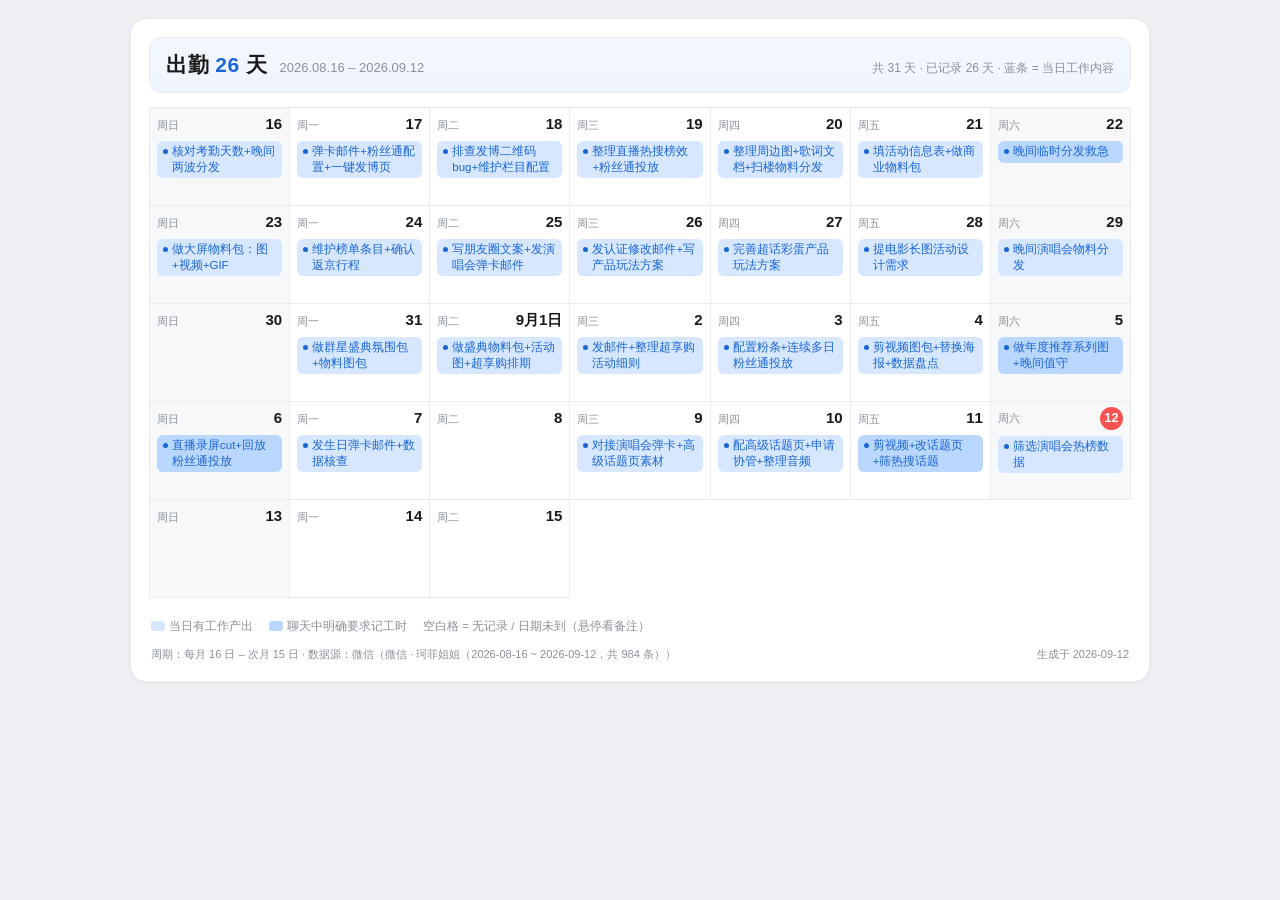
==== output/index.html @ 2b1b182c "feat: work calendar web app - period generator, wechat txt parser, AI summary, remote sync" ====
<!DOCTYPE html>
<html lang="zh-CN"><head><meta charset="utf-8">
<meta name="viewport" content="width=device-width,initial-scale=1">
<meta name="apple-mobile-web-app-capable" content="yes">
<meta name="apple-mobile-web-app-status-bar-style" content="default">
<meta name="theme-color" content="#ffffff">
<link rel="manifest" href="manifest.webmanifest">
<title>2026.08.16 – 2026.09.15 工作日历</title>
<style>
  :root{
    --bg:#eef0f3; --card:#ffffff; --line:#ececef; --ink:#1a1a1a;
    --muted:#8a9099;
    --ev-bg:#d6e7ff; --ev-ink:#1b66d6; --star-bg:#b9d7ff;
    --red:#fa5151;
  }
  *{box-sizing:border-box}
  html,body{margin:0;padding:0}
  body{padding:18px 12px;background:var(--bg);color:var(--ink);
    font:14px/1.45 -apple-system,"PingFang SC","Microsoft YaHei","Segoe UI",sans-serif;}
  .wrap{max-width:1020px;margin:0 auto;background:var(--card);border:1px solid var(--line);
    border-radius:16px;padding:18px 18px 12px;box-shadow:0 1px 4px rgba(16,22,26,.05);}

  /* 第一行：出勤天数 */
  .statbar{display:flex;align-items:baseline;gap:12px;flex-wrap:wrap;
    border:1px solid var(--line);border-radius:12px;padding:12px 16px;margin-bottom:14px;
    background:linear-gradient(180deg,#f4f8ff,#eef4ff);}
  .statbar .big{font-size:21px;font-weight:700;letter-spacing:.5px}
  .statbar .big em{font-style:normal;color:var(--ev-ink)}
  .statbar .rng{color:var(--muted);font-size:13px}
  .statbar .sub{margin-left:auto;color:var(--muted);font-size:12px}

  table{width:100%;border-collapse:collapse;table-layout:fixed}
  td.cell{border:1px solid var(--line);vertical-align:top;height:98px;
    padding:5px 7px;background:#fff;overflow:hidden}
  td.cell.we{background:#f7f8fa}
  td.void{border:none;background:transparent}
  .dhead{display:flex;justify-content:space-between;align-items:baseline;gap:4px}
  .wd{font-size:10.5px;color:var(--muted);font-weight:500}
  .dnum{font-size:15px;font-weight:600;color:var(--ink)}
  .dnum.today-num{display:inline-block;width:23px;height:23px;line-height:23px;
    text-align:center;border-radius:50%;background:var(--red);color:#fff;font-size:12.5px}
  .ev{position:relative;margin-top:6px;background:var(--ev-bg);color:var(--ev-ink);
    border-radius:6px;padding:3px 6px 3px 15px;font-size:11.5px;line-height:1.35;word-break:break-word}
  .ev::before{content:'';position:absolute;left:6px;top:8px;width:5px;height:5px;
    border-radius:50%;background:var(--ev-ink)}
  .ev.star{background:var(--star-bg)}

  .legend{margin-top:12px;padding:8px 2px 2px;color:var(--muted);font-size:11.5px;
    display:flex;gap:16px;flex-wrap:wrap;align-items:center}
  .chip{display:inline-block;width:14px;height:10px;border-radius:3px;vertical-align:-1px;margin-right:4px}
  .foot{margin-top:6px;padding:4px 2px 6px;color:var(--muted);font-size:11px;
    display:flex;justify-content:space-between;flex-wrap:wrap;gap:6px}

  @media (max-width:640px){
    body{padding:10px 6px}
    .wrap{padding:12px 10px 8px;border-radius:12px}
    .statbar{padding:10px 12px}
    .statbar .big{font-size:19px}
    td.cell{height:84px;padding:4px 4px}
    .dnum{font-size:13px}
    .wd{font-size:9px}
    .ev{font-size:9.5px;padding:2px 3px 2px 11px;line-height:1.3}
    .ev::before{left:4px;top:7px;width:4px;height:4px}
    .legend{font-size:10.5px;gap:10px}
  }
  @media print{ body{background:#fff;padding:0} .wrap{border:none;box-shadow:none} }
</style></head>
<body><div class="wrap">

  <div class="statbar">
    <span class="big">出勤 <em>26</em> 天</span>
    <span class="rng">2026.08.16 – 2026.09.12</span>
    <span class="sub">共 31 天 · 已记录 26 天 · 蓝条 = 当日工作内容</span>
  </div>

  <table><tbody><tr><td class="cell we" title="核算上月至本月考勤共10天"><div class="dhead"><span class="wd">周日</span><span class="dnum">16</span></div><div class="ev">核对考勤天数+晚间两波分发</div></td><td class="cell"><div class="dhead"><span class="wd">周一</span><span class="dnum">17</span></div><div class="ev">弹卡邮件+粉丝通配置+一键发博页</div></td><td class="cell"><div class="dhead"><span class="wd">周二</span><span class="dnum">18</span></div><div class="ev">排查发博二维码bug+维护栏目配置</div></td><td class="cell" title="科目三通过"><div class="dhead"><span class="wd">周三</span><span class="dnum">19</span></div><div class="ev">整理直播热搜榜效+粉丝通投放</div></td><td class="cell"><div class="dhead"><span class="wd">周四</span><span class="dnum">20</span></div><div class="ev">整理周边图+歌词文档+扫楼物料分发</div></td><td class="cell" title="物料未官宣，保密"><div class="dhead"><span class="wd">周五</span><span class="dnum">21</span></div><div class="ev">填活动信息表+做商业物料包</div></td><td class="cell we" title="★记工时：晚8点后随时待命，明确要求记录工作时长"><div class="dhead"><span class="wd">周六</span><span class="dnum">22</span></div><div class="ev star">晚间临时分发救急</div></td></tr><tr><td class="cell we"><div class="dhead"><span class="wd">周日</span><span class="dnum">23</span></div><div class="ev">做大屏物料包：图+视频+GIF</div></td><td class="cell" title="告知周四回京周五上班"><div class="dhead"><span class="wd">周一</span><span class="dnum">24</span></div><div class="ev">维护榜单条目+确认返京行程</div></td><td class="cell"><div class="dhead"><span class="wd">周二</span><span class="dnum">25</span></div><div class="ev">写朋友圈文案+发演唱会弹卡邮件</div></td><td class="cell"><div class="dhead"><span class="wd">周三</span><span class="dnum">26</span></div><div class="ev">发认证修改邮件+写产品玩法方案</div></td><td class="cell"><div class="dhead"><span class="wd">周四</span><span class="dnum">27</span></div><div class="ev">完善超话彩蛋产品玩法方案</div></td><td class="cell"><div class="dhead"><span class="wd">周五</span><span class="dnum">28</span></div><div class="ev">提电影长图活动设计需求</div></td><td class="cell we" title="周末加班"><div class="dhead"><span class="wd">周六</span><span class="dnum">29</span></div><div class="ev">晚间演唱会物料分发</div></td></tr><tr><td class="cell we"><div class="dhead"><span class="wd">周日</span><span class="dnum">30</span></div></td><td class="cell" title="凌晨0:24起连轴分发，做三组图包"><div class="dhead"><span class="wd">周一</span><span class="dnum">31</span></div><div class="ev">做群星盛典氛围包+物料图包</div></td><td class="cell" title="发烧仍在线工作"><div class="dhead"><span class="wd">周二</span><span class="dnum">9月1日</span></div><div class="ev">做盛典物料包+活动图+超享购排期</div></td><td class="cell"><div class="dhead"><span class="wd">周三</span><span class="dnum">2</span></div><div class="ev">发邮件+整理超享购活动细则</div></td><td class="cell"><div class="dhead"><span class="wd">周四</span><span class="dnum">3</span></div><div class="ev">配置粉条+连续多日粉丝通投放</div></td><td class="cell" title="发烧居家办公，回公司取电脑"><div class="dhead"><span class="wd">周五</span><span class="dnum">4</span></div><div class="ev">剪视频图包+替换海报+数据盘点</div></td><td class="cell we" title="★记工时：明确晚7点—10点值守分发"><div class="dhead"><span class="wd">周六</span><span class="dnum">5</span></div><div class="ev star">做年度推荐系列图+晚间值守</div></td></tr><tr><td class="cell we" title="★记工时：明确「周末记得算上工作日」"><div class="dhead"><span class="wd">周日</span><span class="dnum">6</span></div><div class="ev star">直播录屏cut+回放粉丝通投放</div></td><td class="cell"><div class="dhead"><span class="wd">周一</span><span class="dnum">7</span></div><div class="ev">发生日弹卡邮件+数据核查</div></td><td class="cell"><div class="dhead"><span class="wd">周二</span><span class="dnum">8</span></div></td><td class="cell"><div class="dhead"><span class="wd">周三</span><span class="dnum">9</span></div><div class="ev">对接演唱会弹卡+高级话题页素材</div></td><td class="cell" title="提交下周在岗时间表"><div class="dhead"><span class="wd">周四</span><span class="dnum">10</span></div><div class="ev">配高级话题页+申请协管+整理音频</div></td><td class="cell" title="★记工时：「记得工作天数」"><div class="dhead"><span class="wd">周五</span><span class="dnum">11</span></div><div class="ev star">剪视频+改话题页+筛热搜话题</div></td><td class="cell we today" title="凌晨仍在处理数据"><div class="dhead"><span class="wd">周六</span><span class="dnum today-num">12</span></div><div class="ev">筛选演唱会热榜数据</div></td></tr><tr><td class="cell we" title="日期未到"><div class="dhead"><span class="wd">周日</span><span class="dnum">13</span></div></td><td class="cell" title="日期未到"><div class="dhead"><span class="wd">周一</span><span class="dnum">14</span></div></td><td class="cell" title="日期未到"><div class="dhead"><span class="wd">周二</span><span class="dnum">15</span></div></td><td class="void"></td><td class="void"></td><td class="void"></td><td class="void"></td></tr></tbody></table>

  <div class="legend">
    <span><span class="chip" style="background:var(--ev-bg)"></span>当日有工作产出</span>
    <span><span class="chip" style="background:var(--star-bg)"></span>聊天中明确要求记工时</span>
    <span>空白格 = 无记录 / 日期未到（悬停看备注）</span>
  </div>
  <div class="foot"><span>周期：每月 16 日 – 次月 15 日 · 数据源：微信（微信 · 珂菲姐姐（2026-08-16 ~ 2026-09-12，共 984 条））</span><span>生成于 2026-09-12</span></div>
</div>
<script>
if ('serviceWorker' in navigator) {
  navigator.serviceWorker.register('sw.js').catch(function(){});
}
</script>
</body></html>
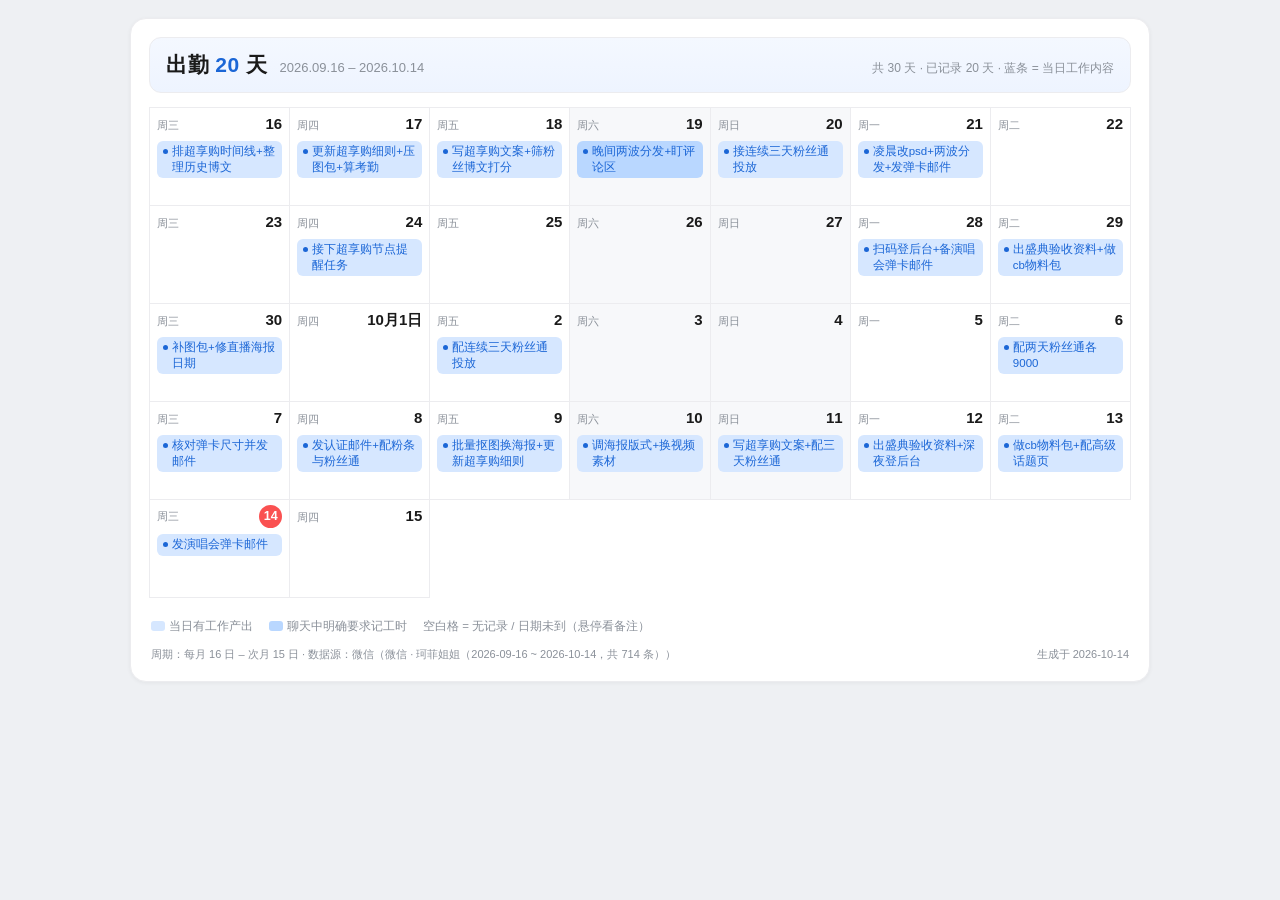
==== commit 2b6c3f52: "data: update period to 2026-09-16~2026-10-15 (20 workdays from new chatlog)" ====
--- a/output/index.html
+++ b/output/index.html
@@ -5,7 +5,7 @@
 <meta name="apple-mobile-web-app-status-bar-style" content="default">
 <meta name="theme-color" content="#ffffff">
 <link rel="manifest" href="manifest.webmanifest">
-<title>2026.08.16 – 2026.09.15 工作日历</title>
+<title>2026.09.16 – 2026.10.15 工作日历</title>
 <style>
   :root{
     --bg:#eef0f3; --card:#ffffff; --line:#ececef; --ink:#1a1a1a;
@@ -68,19 +68,19 @@
 <body><div class="wrap">
 
   <div class="statbar">
-    <span class="big">出勤 <em>26</em> 天</span>
-    <span class="rng">2026.08.16 – 2026.09.12</span>
-    <span class="sub">共 31 天 · 已记录 26 天 · 蓝条 = 当日工作内容</span>
+    <span class="big">出勤 <em>20</em> 天</span>
+    <span class="rng">2026.09.16 – 2026.10.14</span>
+    <span class="sub">共 30 天 · 已记录 20 天 · 蓝条 = 当日工作内容</span>
   </div>
 
-  <table><tbody><tr><td class="cell we" title="核算上月至本月考勤共10天"><div class="dhead"><span class="wd">周日</span><span class="dnum">16</span></div><div class="ev">核对考勤天数+晚间两波分发</div></td><td class="cell"><div class="dhead"><span class="wd">周一</span><span class="dnum">17</span></div><div class="ev">弹卡邮件+粉丝通配置+一键发博页</div></td><td class="cell"><div class="dhead"><span class="wd">周二</span><span class="dnum">18</span></div><div class="ev">排查发博二维码bug+维护栏目配置</div></td><td class="cell" title="科目三通过"><div class="dhead"><span class="wd">周三</span><span class="dnum">19</span></div><div class="ev">整理直播热搜榜效+粉丝通投放</div></td><td class="cell"><div class="dhead"><span class="wd">周四</span><span class="dnum">20</span></div><div class="ev">整理周边图+歌词文档+扫楼物料分发</div></td><td class="cell" title="物料未官宣，保密"><div class="dhead"><span class="wd">周五</span><span class="dnum">21</span></div><div class="ev">填活动信息表+做商业物料包</div></td><td class="cell we" title="★记工时：晚8点后随时待命，明确要求记录工作时长"><div class="dhead"><span class="wd">周六</span><span class="dnum">22</span></div><div class="ev star">晚间临时分发救急</div></td></tr><tr><td class="cell we"><div class="dhead"><span class="wd">周日</span><span class="dnum">23</span></div><div class="ev">做大屏物料包：图+视频+GIF</div></td><td class="cell" title="告知周四回京周五上班"><div class="dhead"><span class="wd">周一</span><span class="dnum">24</span></div><div class="ev">维护榜单条目+确认返京行程</div></td><td class="cell"><div class="dhead"><span class="wd">周二</span><span class="dnum">25</span></div><div class="ev">写朋友圈文案+发演唱会弹卡邮件</div></td><td class="cell"><div class="dhead"><span class="wd">周三</span><span class="dnum">26</span></div><div class="ev">发认证修改邮件+写产品玩法方案</div></td><td class="cell"><div class="dhead"><span class="wd">周四</span><span class="dnum">27</span></div><div class="ev">完善超话彩蛋产品玩法方案</div></td><td class="cell"><div class="dhead"><span class="wd">周五</span><span class="dnum">28</span></div><div class="ev">提电影长图活动设计需求</div></td><td class="cell we" title="周末加班"><div class="dhead"><span class="wd">周六</span><span class="dnum">29</span></div><div class="ev">晚间演唱会物料分发</div></td></tr><tr><td class="cell we"><div class="dhead"><span class="wd">周日</span><span class="dnum">30</span></div></td><td class="cell" title="凌晨0:24起连轴分发，做三组图包"><div class="dhead"><span class="wd">周一</span><span class="dnum">31</span></div><div class="ev">做群星盛典氛围包+物料图包</div></td><td class="cell" title="发烧仍在线工作"><div class="dhead"><span class="wd">周二</span><span class="dnum">9月1日</span></div><div class="ev">做盛典物料包+活动图+超享购排期</div></td><td class="cell"><div class="dhead"><span class="wd">周三</span><span class="dnum">2</span></div><div class="ev">发邮件+整理超享购活动细则</div></td><td class="cell"><div class="dhead"><span class="wd">周四</span><span class="dnum">3</span></div><div class="ev">配置粉条+连续多日粉丝通投放</div></td><td class="cell" title="发烧居家办公，回公司取电脑"><div class="dhead"><span class="wd">周五</span><span class="dnum">4</span></div><div class="ev">剪视频图包+替换海报+数据盘点</div></td><td class="cell we" title="★记工时：明确晚7点—10点值守分发"><div class="dhead"><span class="wd">周六</span><span class="dnum">5</span></div><div class="ev star">做年度推荐系列图+晚间值守</div></td></tr><tr><td class="cell we" title="★记工时：明确「周末记得算上工作日」"><div class="dhead"><span class="wd">周日</span><span class="dnum">6</span></div><div class="ev star">直播录屏cut+回放粉丝通投放</div></td><td class="cell"><div class="dhead"><span class="wd">周一</span><span class="dnum">7</span></div><div class="ev">发生日弹卡邮件+数据核查</div></td><td class="cell"><div class="dhead"><span class="wd">周二</span><span class="dnum">8</span></div></td><td class="cell"><div class="dhead"><span class="wd">周三</span><span class="dnum">9</span></div><div class="ev">对接演唱会弹卡+高级话题页素材</div></td><td class="cell" title="提交下周在岗时间表"><div class="dhead"><span class="wd">周四</span><span class="dnum">10</span></div><div class="ev">配高级话题页+申请协管+整理音频</div></td><td class="cell" title="★记工时：「记得工作天数」"><div class="dhead"><span class="wd">周五</span><span class="dnum">11</span></div><div class="ev star">剪视频+改话题页+筛热搜话题</div></td><td class="cell we today" title="凌晨仍在处理数据"><div class="dhead"><span class="wd">周六</span><span class="dnum today-num">12</span></div><div class="ev">筛选演唱会热榜数据</div></td></tr><tr><td class="cell we" title="日期未到"><div class="dhead"><span class="wd">周日</span><span class="dnum">13</span></div></td><td class="cell" title="日期未到"><div class="dhead"><span class="wd">周一</span><span class="dnum">14</span></div></td><td class="cell" title="日期未到"><div class="dhead"><span class="wd">周二</span><span class="dnum">15</span></div></td><td class="void"></td><td class="void"></td><td class="void"></td><td class="void"></td></tr></tbody></table>
+  <table><tbody><tr><td class="cell" title="传音频到网盘、改psd内文字"><div class="dhead"><span class="wd">周三</span><span class="dnum">16</span></div><div class="ev">排超享购时间线+整理历史博文</div></td><td class="cell" title="核算考勤总天数22天"><div class="dhead"><span class="wd">周四</span><span class="dnum">17</span></div><div class="ev">更新超享购细则+压图包+算考勤</div></td><td class="cell" title="核对长图信息并提供邮箱账号"><div class="dhead"><span class="wd">周五</span><span class="dnum">18</span></div><div class="ev">写超享购文案+筛粉丝博文打分</div></td><td class="cell we" title="★记工时：「今天记得记考勤天数」"><div class="dhead"><span class="wd">周六</span><span class="dnum">19</span></div><div class="ev star">晚间两波分发+盯评论区</div></td><td class="cell we" title="晚间接单，次日开始执行"><div class="dhead"><span class="wd">周日</span><span class="dnum">20</span></div><div class="ev">接连续三天粉丝通投放</div></td><td class="cell" title="改大尺寸psd、核对弹卡尺寸并打包zip"><div class="dhead"><span class="wd">周一</span><span class="dnum">21</span></div><div class="ev">凌晨改psd+两波分发+发弹卡邮件</div></td><td class="cell"><div class="dhead"><span class="wd">周二</span><span class="dnum">22</span></div></td></tr><tr><td class="cell"><div class="dhead"><span class="wd">周三</span><span class="dnum">23</span></div></td><td class="cell" title="后续截止与名单反馈需提前提醒"><div class="dhead"><span class="wd">周四</span><span class="dnum">24</span></div><div class="ev">接下超享购节点提醒任务</div></td><td class="cell"><div class="dhead"><span class="wd">周五</span><span class="dnum">25</span></div></td><td class="cell we"><div class="dhead"><span class="wd">周六</span><span class="dnum">26</span></div></td><td class="cell we"><div class="dhead"><span class="wd">周日</span><span class="dnum">27</span></div></td><td class="cell" title="查询手机号可绑定微博数量"><div class="dhead"><span class="wd">周一</span><span class="dnum">28</span></div><div class="ev">扫码登后台+备演唱会弹卡邮件</div></td><td class="cell" title="另改直播视窗尺寸psd至凌晨"><div class="dhead"><span class="wd">周二</span><span class="dnum">29</span></div><div class="ev">出盛典验收资料+做cb物料包</div></td></tr><tr><td class="cell" title="海报数字被转形状，手动拼接修改"><div class="dhead"><span class="wd">周三</span><span class="dnum">30</span></div><div class="ev">补图包+修直播海报日期</div></td><td class="cell"><div class="dhead"><span class="wd">周四</span><span class="dnum">10月1日</span></div></td><td class="cell"><div class="dhead"><span class="wd">周五</span><span class="dnum">2</span></div><div class="ev">配连续三天粉丝通投放</div></td><td class="cell we"><div class="dhead"><span class="wd">周六</span><span class="dnum">3</span></div></td><td class="cell we"><div class="dhead"><span class="wd">周日</span><span class="dnum">4</span></div></td><td class="cell"><div class="dhead"><span class="wd">周一</span><span class="dnum">5</span></div></td><td class="cell"><div class="dhead"><span class="wd">周二</span><span class="dnum">6</span></div><div class="ev">配两天粉丝通各9000</div></td></tr><tr><td class="cell" title="10月11日上线"><div class="dhead"><span class="wd">周三</span><span class="dnum">7</span></div><div class="ev">核对弹卡尺寸并发邮件</div></td><td class="cell" title="认证邮件已发送并跟踪回复"><div class="dhead"><span class="wd">周四</span><span class="dnum">8</span></div><div class="ev">发认证邮件+配粉条与粉丝通</div></td><td class="cell" title="剧综+OST两类共十余张"><div class="dhead"><span class="wd">周五</span><span class="dnum">9</span></div><div class="ev">批量抠图换海报+更新超享购细则</div></td><td class="cell we" title="同步10月仅周二可线下"><div class="dhead"><span class="wd">周六</span><span class="dnum">10</span></div><div class="ev">调海报版式+换视频素材</div></td><td class="cell we" title="文案待次日工作室发出"><div class="dhead"><span class="wd">周日</span><span class="dnum">11</span></div><div class="ev">写超享购文案+配三天粉丝通</div></td><td class="cell" title="扫码登录反复失败，次日继续"><div class="dhead"><span class="wd">周一</span><span class="dnum">12</span></div><div class="ev">出盛典验收资料+深夜登后台</div></td><td class="cell" title="补视频短链与动图，置顶微博"><div class="dhead"><span class="wd">周二</span><span class="dnum">13</span></div><div class="ev">做cb物料包+配高级话题页</div></td></tr><tr><td class="cell today" title="深圳站弹卡10月16日17:00上线"><div class="dhead"><span class="wd">周三</span><span class="dnum today-num">14</span></div><div class="ev">发演唱会弹卡邮件</div></td><td class="cell" title="日期未到"><div class="dhead"><span class="wd">周四</span><span class="dnum">15</span></div></td><td class="void"></td><td class="void"></td><td class="void"></td><td class="void"></td><td class="void"></td></tr></tbody></table>
 
   <div class="legend">
     <span><span class="chip" style="background:var(--ev-bg)"></span>当日有工作产出</span>
     <span><span class="chip" style="background:var(--star-bg)"></span>聊天中明确要求记工时</span>
     <span>空白格 = 无记录 / 日期未到（悬停看备注）</span>
   </div>
-  <div class="foot"><span>周期：每月 16 日 – 次月 15 日 · 数据源：微信（微信 · 珂菲姐姐（2026-08-16 ~ 2026-09-12，共 984 条））</span><span>生成于 2026-09-12</span></div>
+  <div class="foot"><span>周期：每月 16 日 – 次月 15 日 · 数据源：微信（微信 · 珂菲姐姐（2026-09-16 ~ 2026-10-14，共 714 条））</span><span>生成于 2026-10-14</span></div>
 </div>
 <script>
 if ('serviceWorker' in navigator) {
